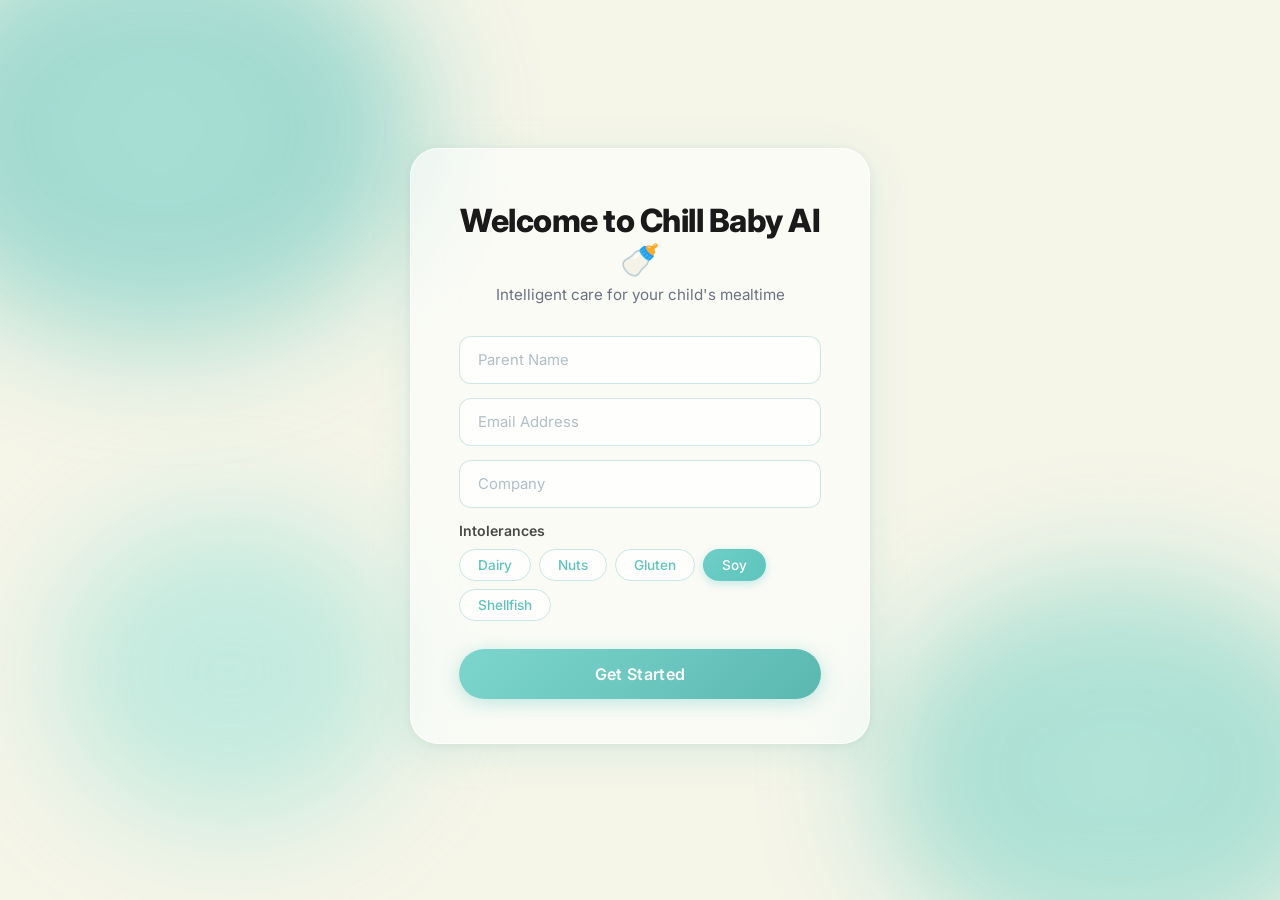
==== templates/index.html @ 343749c5 "first commit" ====
<!DOCTYPE html>
<html lang="en">
<head>
    <meta charset="UTF-8">
    <meta name="viewport" content="width=device-width, initial-scale=1.0, viewport-fit=cover">
    <title>Welcome to Chill Baby AI</title>
    <link rel="icon" type="image/svg+xml" href="/static/favicon.svg">
    <link href="https://fonts.googleapis.com/css2?family=Inter:wght@400;500;600;700;800&display=swap" rel="stylesheet">
    <style>
        *, *::before, *::after {
            box-sizing: border-box;
            margin: 0;
            padding: 0;
        }

        body {
            font-family: 'Inter', sans-serif;
            min-height: 100vh;
            display: flex;
            align-items: center;
            justify-content: center;
            background-color: #f5f5e8;
            overflow: hidden;
            position: relative;
        }

        /* Animated wave blobs */
        .blob {
            position: fixed;
            border-radius: 50%;
            filter: blur(60px);
            opacity: 0.55;
            z-index: 0;
            animation: floatBlob 8s ease-in-out infinite alternate;
        }
        .blob-1 {
            width: 520px; height: 420px;
            background: radial-gradient(circle, #6ecfc7, #4ab8b0);
            top: -80px; left: -100px;
            animation-delay: 0s;
        }
        .blob-2 {
            width: 480px; height: 380px;
            background: radial-gradient(circle, #80d9ca, #5ec4bc);
            bottom: -60px; right: -80px;
            animation-delay: -3s;
        }
        .blob-3 {
            width: 340px; height: 300px;
            background: radial-gradient(circle, #a8e8dd, #7ed6ce);
            bottom: 80px; left: 60px;
            animation-delay: -5s;
        }
        @keyframes floatBlob {
            0%   { transform: scale(1) translate(0, 0); }
            100% { transform: scale(1.08) translate(20px, -20px); }
        }

        /* Card */
        .card {
            position: relative;
            z-index: 10;
            background: rgba(255, 255, 255, 0.60);
            backdrop-filter: blur(20px);
            -webkit-backdrop-filter: blur(20px);
            border: 1px solid rgba(255, 255, 255, 0.75);
            border-radius: 28px;
            padding: 52px 48px 44px;
            width: 100%;
            max-width: 460px;
            box-shadow: 0 8px 40px rgba(78, 190, 180, 0.15), 0 2px 12px rgba(0,0,0,0.06);
        }

        .card-title {
            font-size: 2rem;
            font-weight: 800;
            color: #1a1a1a;
            text-align: center;
            letter-spacing: -0.5px;
        }

        .card-subtitle {
            font-size: 0.95rem;
            color: #6b7280;
            text-align: center;
            margin-top: 6px;
            margin-bottom: 32px;
            font-weight: 400;
        }

        /* Inputs */
        .input-group {
            margin-bottom: 14px;
        }

        .input-group input {
            width: 100%;
            padding: 14px 18px;
            border: 1.5px solid rgba(200, 230, 228, 0.9);
            border-radius: 12px;
            background: rgba(255, 255, 255, 0.7);
            font-family: 'Inter', sans-serif;
            font-size: 0.93rem;
            color: #1a1a1a;
            outline: none;
            transition: border-color 0.25s, box-shadow 0.25s, background 0.25s;
        }

        .input-group input::placeholder {
            color: #b0bec5;
        }

        .input-group input:focus {
            border-color: #5ec4bc;
            background: rgba(255, 255, 255, 0.92);
            box-shadow: 0 0 0 3px rgba(94, 196, 188, 0.15);
        }

        /* Intolerances */
        .intolerances-label {
            font-size: 0.88rem;
            font-weight: 600;
            color: #4a4a4a;
            margin-top: 8px;
            margin-bottom: 10px;
        }

        .pills {
            display: flex;
            flex-wrap: wrap;
            gap: 8px;
            margin-bottom: 28px;
        }

        .pill {
            padding: 7px 18px;
            border-radius: 50px;
            border: 1.5px solid #c8e6e4;
            background: rgba(255, 255, 255, 0.7);
            font-size: 0.85rem;
            font-weight: 500;
            color: #5ec4bc;
            cursor: pointer;
            transition: background 0.2s, border-color 0.2s, color 0.2s, transform 0.15s;
            user-select: none;
        }

        .pill:hover {
            border-color: #5ec4bc;
            background: rgba(94, 196, 188, 0.08);
            transform: translateY(-1px);
        }

        .pill.active {
            background: linear-gradient(135deg, #6ecfc7, #5ec4bc);
            border-color: transparent;
            color: #fff;
            box-shadow: 0 3px 10px rgba(94, 196, 188, 0.35);
        }

        /* Button */
        .btn-submit {
            width: 100%;
            padding: 15px;
            border: none;
            border-radius: 50px;
            background: linear-gradient(135deg, #7dd6ce 0%, #5ab8b0 100%);
            color: #fff;
            font-family: 'Inter', sans-serif;
            font-size: 1rem;
            font-weight: 600;
            cursor: pointer;
            letter-spacing: 0.3px;
            transition: opacity 0.2s, transform 0.2s, box-shadow 0.2s;
            box-shadow: 0 4px 20px rgba(94, 196, 188, 0.4);
        }

        .btn-submit:hover {
            opacity: 0.92;
            transform: translateY(-2px);
            box-shadow: 0 6px 24px rgba(94, 196, 188, 0.5);
        }

        .btn-submit:active {
            transform: translateY(0);
        }

        /* Error message */
        .error-msg {
            color: #e57373;
            font-size: 0.83rem;
            text-align: center;
            margin-top: 12px;
            display: none;
        }
    </style>
    <link rel="stylesheet" href="/static/mobile-responsive.css" />
</head>
<body class="login-responsive">

    <!-- Background blobs -->
    <div class="blob blob-1"></div>
    <div class="blob blob-2"></div>
    <div class="blob blob-3"></div>

    <!-- Login Card -->
    <div class="card">
        <h1 class="card-title">Welcome to Chill Baby AI 🍼</h1>
        <p class="card-subtitle">Intelligent care for your child's mealtime</p>

        <form id="loginForm" action="/login" method="POST" autocomplete="off">
            <div class="input-group">
                <input type="text" id="parentName" name="parent_name" placeholder="Parent Name" required>
            </div>
            <div class="input-group">
                <input type="email" id="emailAddress" name="email" placeholder="Email Address" required>
            </div>
            <div class="input-group">
                <input type="text" id="company" name="company" placeholder="Company">
            </div>

            <p class="intolerances-label">Intolerances</p>
            <div class="pills" id="pillsContainer">
                <span class="pill" data-value="dairy">Dairy</span>
                <span class="pill" data-value="nuts">Nuts</span>
                <span class="pill" data-value="gluten">Gluten</span>
                <span class="pill active" data-value="soy">Soy</span>
                <span class="pill" data-value="shellfish">Shellfish</span>
            </div>

            <!-- Hidden field to pass selected intolerances -->
            <input type="hidden" id="intolerances" name="intolerances" value="soy">

            <button type="submit" class="btn-submit">Get Started</button>
            <p class="error-msg" id="errorMsg">Please fill in all required fields.</p>
        </form>
    </div>

    <script>
        // Pill toggle logic
        const pills = document.querySelectorAll('.pill');
        const intolerancesInput = document.getElementById('intolerances');

        function updateIntolerances() {
            const selected = [...document.querySelectorAll('.pill.active')].map(p => p.dataset.value);
            intolerancesInput.value = selected.join(',');
        }

        pills.forEach(pill => {
            pill.addEventListener('click', () => {
                pill.classList.toggle('active');
                updateIntolerances();
            });
        });

        // Form validation (no camera access)
        document.getElementById('loginForm').addEventListener('submit', function(e) {
            const name = document.getElementById('parentName').value.trim();
            const email = document.getElementById('emailAddress').value.trim();
            const errorMsg = document.getElementById('errorMsg');

            if (!name || !email) {
                e.preventDefault();
                errorMsg.style.display = 'block';
            } else {
                errorMsg.style.display = 'none';
            }
        });
    </script>

</body>
</html>
---- static/mobile-responsive.css ----
/**
 * Cammy – responsive layout (load after page-specific CSS).
 * Targets process.html (.main-layout, .navbar, …) and legacy register/view forms.
 */

/* ── process.html – all desktop / laptop sizes ────────────────────── */

/* 16" laptop (1440p range) */
@media (max-width: 1440px) {
  .right-col { width: 252px; }
  .emo-list  { max-height: min(38vh, 300px); }
}

/* 14" / small laptop */
@media (max-width: 1280px) {
  .right-col { width: 236px; }
  .emo-list  { max-height: min(35vh, 270px); }
}

/* tablet & below */
@media (max-width: 1024px) {
  .main-layout {
    gap: 12px;
    padding: 12px;
  }

  .right-col {
    width: 214px;
  }

  .emo-list {
    max-height: min(33vh, 250px);
  }
}

@media (max-width: 900px) {
  html,
  body {
    overflow-x: hidden;
    overflow-y: auto;
    height: auto;
    min-height: 100%;
    min-height: 100dvh;
    -webkit-overflow-scrolling: touch;
  }

  /* Sticky header stays in document flow so wrapped rows don’t overlap the main area */
  .navbar {
    position: sticky;
    top: 0;
    left: 0;
    right: 0;
    z-index: 100;
    height: auto;
    min-height: 56px;
  }

  .main-layout {
    margin-top: 0 !important;
    flex-direction: column;
    height: auto;
    min-height: 0;
    max-height: none;
    overflow: visible;
    padding-bottom: max(20px, env(safe-area-inset-bottom, 0px));
  }

  .left-col {
    flex: 0 0 auto;
    min-height: 0;
  }

  .right-col {
    width: 100%;
    flex-shrink: 0;
    flex-direction: column;
  }

  /* Emotion panel: many rows — scroll inside card on small screens */
  .emo-list {
    max-height: min(44vh, 360px);
    overflow-y: auto;
    -webkit-overflow-scrolling: touch;
    padding-right: 6px;
    margin-right: -4px;
    scrollbar-gutter: stable;
  }

  .emo-row {
    gap: 3px;
  }

  .emo-row-derived .emo-label {
    flex-wrap: wrap;
    row-gap: 2px;
  }

  .emo-label {
    font-size: 0.78rem;
  }

  .emo-pct {
    font-size: 0.74rem;
    flex-shrink: 0;
  }

  .emo-top {
    gap: 6px;
    align-items: flex-start;
  }

  .camera-card {
    min-height: 38vh;
    max-height: min(52vh, 420px);
  }

  .food-strip {
    flex-wrap: wrap;
    align-items: flex-start;
    row-gap: 10px;
  }

  .food-macros {
    flex-wrap: wrap;
    justify-content: flex-start;
    gap: 14px;
    row-gap: 8px;
  }

  .food-safety {
    align-items: flex-start;
    width: 100%;
    flex-direction: row;
    flex-wrap: wrap;
    justify-content: space-between;
  }

  .food-plus-btn {
    align-self: center;
  }
}

@media (max-width: 600px) {
  .navbar {
    padding: 8px 12px;
    padding-left: max(12px, env(safe-area-inset-left, 0px));
    padding-right: max(12px, env(safe-area-inset-right, 0px));
    padding-top: max(8px, env(safe-area-inset-top, 0px));
    flex-wrap: wrap;
    row-gap: 6px;
  }

  .nav-brand-text h1 {
    font-size: 0.88rem;
  }

  .nav-brand-text p {
    font-size: 0.58rem;
    letter-spacing: 1px;
  }

  .nav-brand-icon {
    width: 32px;
    height: 32px;
    font-size: 16px;
  }

  .nav-alert {
    order: 3;
    flex: 1 1 100%;
    justify-content: center;
    max-width: 100%;
    padding: 5px 12px;
    font-size: 0.72rem;
  }

  .nav-alert .alert-sub {
    display: none;
  }

  .nav-actions {
    gap: 8px;
    margin-left: auto;
  }

  .nav-btn,
  .nav-avatar {
    width: 40px;
    height: 40px;
    min-width: 40px;
  }

  .main-layout {
    padding: 10px;
    gap: 10px;
  }

  .camera-card {
    min-height: 36vh;
    border-radius: 16px;
    max-height: min(48vh, 380px);
  }

  .cam-badges {
    top: 10px;
    left: 10px;
  }

  .cam-badge {
    font-size: 0.65rem;
    padding: 4px 10px;
  }

  .cam-meta {
    font-size: 0.55rem;
    max-width: 90%;
    word-break: break-word;
  }

  .cam-buttons {
    flex-direction: column;
    flex-wrap: nowrap;
    gap: 10px;
  }

  .cam-btn,
  .cam-select {
    width: 100%;
    min-height: 48px;
    font-size: 0.88rem;
  }

  .cam-mode-row {
    flex-wrap: wrap;
  }

  .food-strip {
    padding: 10px 12px;
    border-radius: 14px;
  }

  .food-name,
  #mainFood {
    font-size: 0.92rem;
  }

  .macro-val {
    font-size: 0.82rem;
  }

  .panel-card {
    padding: 14px 16px;
    border-radius: 14px;
  }

  .panel-title {
    font-size: 0.92rem;
  }

  .nutri-score-num {
    font-size: 1.6rem;
  }

  #warningchild,
  #warningaudio {
    font-size: 0.72rem;
    padding: 6px 12px;
    max-width: calc(100% - 24px);
    left: 50%;
    transform: translateX(-50%);
  }

  #warningaudio {
    top: 48px;
  }
}

@media (max-width: 380px) {
  .card-title {
    font-size: 1.25rem;
  }

  .food-macros {
    width: 100%;
    justify-content: space-between;
  }
}

/* ── index.html login (optional – only when this file linked on index) ── */
body.login-responsive {
  overflow-x: hidden;
  overflow-y: auto;
  min-height: 100vh;
  min-height: 100dvh;
  padding: max(16px, env(safe-area-inset-top, 0px)) max(14px, env(safe-area-inset-right, 0px))
    max(24px, env(safe-area-inset-bottom, 0px)) max(14px, env(safe-area-inset-left, 0px));
  align-items: flex-start;
  justify-content: center;
}

body.login-responsive .card {
  margin: auto 0;
}

@media (max-width: 520px) {
  body.login-responsive .blob-1 {
    width: 260px;
    height: 200px;
    top: -50px;
    left: -70px;
  }

  body.login-responsive .blob-2 {
    width: 240px;
    height: 190px;
    bottom: -40px;
    right: -60px;
  }

  body.login-responsive .blob-3 {
    width: 180px;
    height: 150px;
    bottom: 60px;
    left: 20px;
  }

  body.login-responsive .card {
    padding: 28px 20px 32px;
    border-radius: 22px;
    max-width: 100%;
  }

  body.login-responsive .card-title {
    font-size: 1.45rem;
  }

  body.login-responsive .card-subtitle {
    font-size: 0.88rem;
    margin-bottom: 22px;
  }

  body.login-responsive .pill {
    padding: 8px 14px;
    font-size: 0.8rem;
  }

  /* Avoid iOS zooming inputs on focus */
  body.login-responsive .input-group input {
    font-size: 16px;
  }
}

/* ── Legacy register.html / view.html (Bootstrap + style.css) ─────────── */
@media (max-width: 991.98px) {
  .register-photo {
    justify-content: center !important;
    height: auto !important;
    min-height: 100vh;
    min-height: 100dvh;
    overflow-y: auto;
    -webkit-overflow-scrolling: touch;
  }

  .register-photo .form-container,
  .register-photo .form-containerx {
    display: block !important;
    width: 100% !important;
    max-width: 100% !important;
    height: auto !important;
  }

  .register-photo form {
    display: block !important;
    width: 100% !important;
    height: auto !important;
    min-height: auto !important;
    padding: 20px 18px 32px !important;
    box-sizing: border-box;
  }

  .register-photo form .form-control {
    width: 100% !important;
    max-width: 100% !important;
    box-sizing: border-box;
    font-size: 16px !important;
    position: relative !important;
    left: 0 !important;
  }

  .form-data {
    padding: 5rem 0 2rem !important;
  }

  #main {
    flex-direction: column !important;
  }
}

@media (max-width: 575.98px) {
  .ribor .box hr {
    width: 100% !important;
    max-width: 100%;
  }

  .sub-group {
    margin-left: 0 !important;
    margin-right: 0 !important;
  }
}
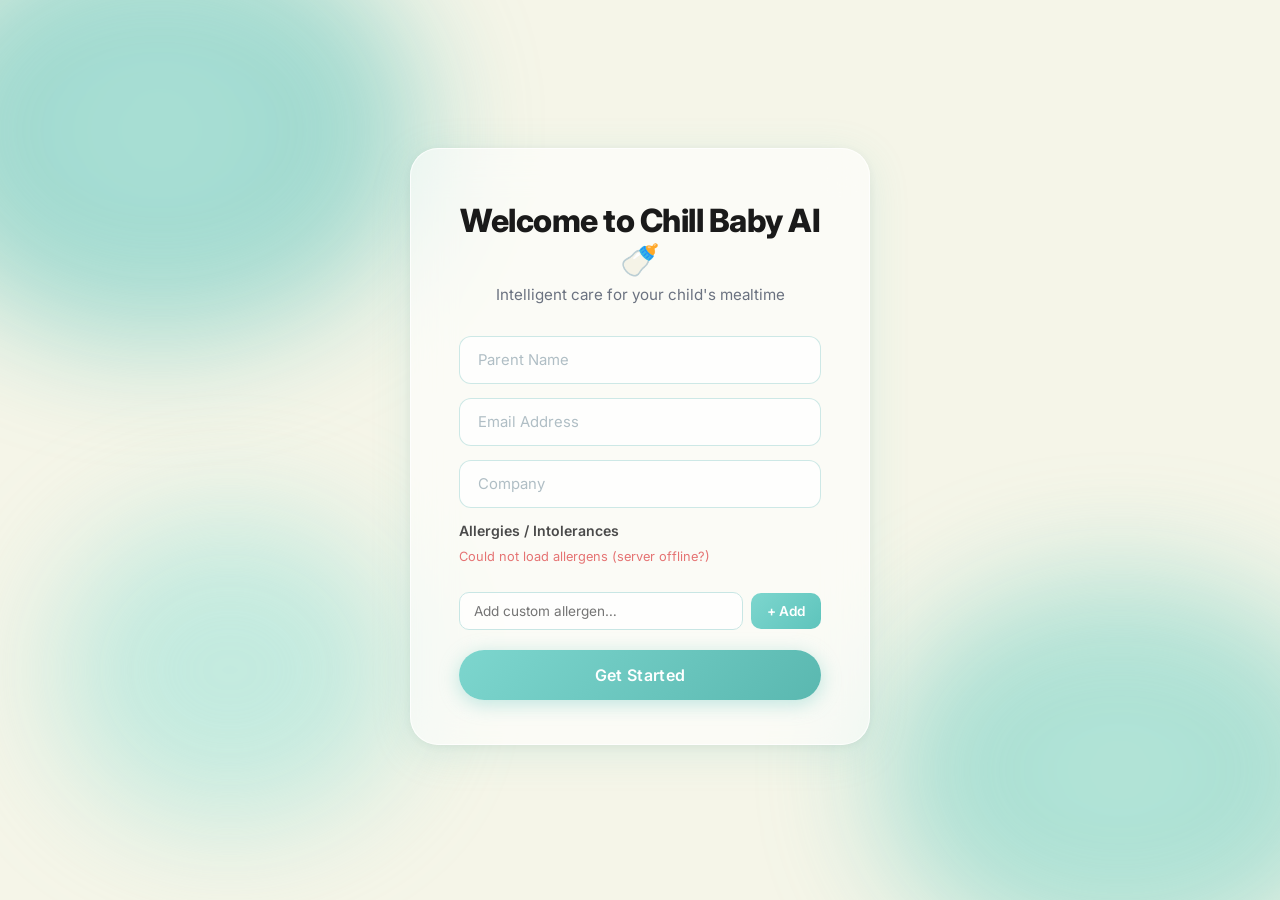
==== commit 26b06c21: "phase 6 and phase 7 implemented" ====
--- a/templates/index.html
+++ b/templates/index.html
@@ -219,17 +219,29 @@
                 <input type="text" id="company" name="company" placeholder="Company">
             </div>
 
-            <p class="intolerances-label">Intolerances</p>
+            <p class="intolerances-label">Allergies / Intolerances</p>
+
+            <!-- Dynamic allergen grid – populated by JS from /api/dashboard/master-allergens -->
             <div class="pills" id="pillsContainer">
-                <span class="pill" data-value="dairy">Dairy</span>
-                <span class="pill" data-value="nuts">Nuts</span>
-                <span class="pill" data-value="gluten">Gluten</span>
-                <span class="pill active" data-value="soy">Soy</span>
-                <span class="pill" data-value="shellfish">Shellfish</span>
-            </div>
-
-            <!-- Hidden field to pass selected intolerances -->
-            <input type="hidden" id="intolerances" name="intolerances" value="soy">
+                <span style="font-size:0.8rem;color:#b0bec5;">Loading allergens…</span>
+            </div>
+
+            <!-- Custom allergen add row -->
+            <div id="customAllergenRow" style="display:flex;gap:8px;margin-bottom:20px;align-items:center;">
+                <input type="text" id="customAllergenInput" placeholder="Add custom allergen…"
+                    style="flex:1;padding:10px 14px;border:1.5px solid #c8e6e4;border-radius:10px;
+                           font-family:'Inter',sans-serif;font-size:0.85rem;outline:none;
+                           background:rgba(255,255,255,0.7);color:#1a1a1a;transition:border-color .2s;">
+                <button type="button" id="customAllergenBtn"
+                    style="padding:10px 16px;border:none;border-radius:10px;cursor:pointer;
+                           background:linear-gradient(135deg,#7dd6ce,#5ec4bc);color:#fff;
+                           font-family:'Inter',sans-serif;font-size:0.85rem;font-weight:600;
+                           white-space:nowrap;">+ Add</button>
+            </div>
+
+            <!-- Hidden fields to pass selections to server -->
+            <input type="hidden" id="intolerances" name="intolerances" value="">
+            <input type="hidden" id="allergyIds"   name="allergy_ids"  value="[]">
 
             <button type="submit" class="btn-submit">Get Started</button>
             <p class="error-msg" id="errorMsg">Please fill in all required fields.</p>
@@ -237,20 +249,124 @@
     </div>
 
     <script>
-        // Pill toggle logic
-        const pills = document.querySelectorAll('.pill');
-        const intolerancesInput = document.getElementById('intolerances');
-
-        function updateIntolerances() {
-            const selected = [...document.querySelectorAll('.pill.active')].map(p => p.dataset.value);
-            intolerancesInput.value = selected.join(',');
-        }
-
-        pills.forEach(pill => {
-            pill.addEventListener('click', () => {
-                pill.classList.toggle('active');
-                updateIntolerances();
+        (function () {
+            var q = new URLSearchParams(window.location.search);
+            if (q.get('err') === 'database') {
+                var el = document.getElementById('errorMsg');
+                el.textContent = 'Database unavailable (MongoDB). Install/start MongoDB on localhost:27017, then try again. See README.';
+                el.style.display = 'block';
+                el.style.color = '#c0392b';
+            }
+        })();
+        // ── Allergen pill system ──────────────────────────────────────────────
+        var _allergenData = [];   // [{id, name}]
+        var _selected     = new Set(); // selected allergen IDs
+
+        function renderPills() {
+            var container = document.getElementById('pillsContainer');
+            container.innerHTML = '';
+            if (!_allergenData.length) {
+                container.innerHTML = '<span style="font-size:0.8rem;color:#b0bec5;">No allergens found.</span>';
+                return;
+            }
+            _allergenData.forEach(function(a) {
+                var pill = document.createElement('span');
+                pill.className = 'pill' + (_selected.has(a.id) ? ' active' : '');
+                pill.dataset.id   = a.id;
+                pill.dataset.name = a.name;
+                pill.textContent  = a.name;
+                pill.addEventListener('click', function() {
+                    if (_selected.has(a.id)) { _selected.delete(a.id); }
+                    else                     { _selected.add(a.id);    }
+                    pill.classList.toggle('active');
+                    updateHiddenFields();
+                });
+                container.appendChild(pill);
             });
+        }
+
+        function updateHiddenFields() {
+            var names = _allergenData
+                .filter(function(a) { return _selected.has(a.id); })
+                .map(function(a) { return a.name; });
+            document.getElementById('intolerances').value = names.join(',');
+            document.getElementById('allergyIds').value   = JSON.stringify([..._selected]);
+        }
+
+        function loadAllergens() {
+            fetch('/api/dashboard/master-allergens?active=true&limit=200')
+                .then(function(r) { return r.json(); })
+                .then(function(data) {
+                    _allergenData = (data.items || []).map(function(item) {
+                        return { id: item._id, name: item.name };
+                    });
+                    renderPills();
+                })
+                .catch(function() {
+                    document.getElementById('pillsContainer').innerHTML =
+                        '<span style="font-size:0.8rem;color:#e57373;">Could not load allergens (server offline?)</span>';
+                });
+        }
+
+        document.getElementById('customAllergenBtn').addEventListener('click', function() {
+            var input = document.getElementById('customAllergenInput');
+            var name  = input.value.trim();
+            if (!name) { input.focus(); return; }
+
+            var btn = this;
+            btn.disabled = true;
+            btn.textContent = '…';
+
+            fetch('/api/allergens', {
+                method: 'POST',
+                headers: { 'Content-Type': 'application/json' },
+                body: JSON.stringify({ name: name, category: 'custom' }),
+            })
+            .then(function(r) {
+                if (r.status === 409) {
+                    return r.json().then(function() {
+                        var existing = _allergenData.find(function(a) {
+                            return a.name.toLowerCase() === name.toLowerCase();
+                        });
+                        if (existing) {
+                            _selected.add(existing.id);
+                            renderPills();
+                            updateHiddenFields();
+                        } else {
+                            loadAllergens();
+                        }
+                        return null;
+                    });
+                }
+                if (!r.ok) throw new Error('HTTP ' + r.status);
+                return r.json();
+            })
+            .then(function(d) {
+                if (d && d.id) {
+                    _allergenData.push({ id: d.id, name: d.name || name });
+                    _allergenData.sort(function(a, b) {
+                        return a.name.localeCompare(b.name);
+                    });
+                    _selected.add(d.id);
+                    renderPills();
+                    updateHiddenFields();
+                }
+                input.value = '';
+            })
+            .catch(function(e) {
+                alert('Could not add allergen: ' + e.message);
+            })
+            .finally(function() {
+                btn.disabled    = false;
+                btn.textContent = '+ Add';
+            });
+        });
+
+        document.getElementById('customAllergenInput').addEventListener('keydown', function(e) {
+            if (e.key === 'Enter') {
+                e.preventDefault();
+                document.getElementById('customAllergenBtn').click();
+            }
         });
 
         // Form validation (no camera access)
@@ -266,6 +382,8 @@
                 errorMsg.style.display = 'none';
             }
         });
+
+        loadAllergens();
     </script>
 
 </body>
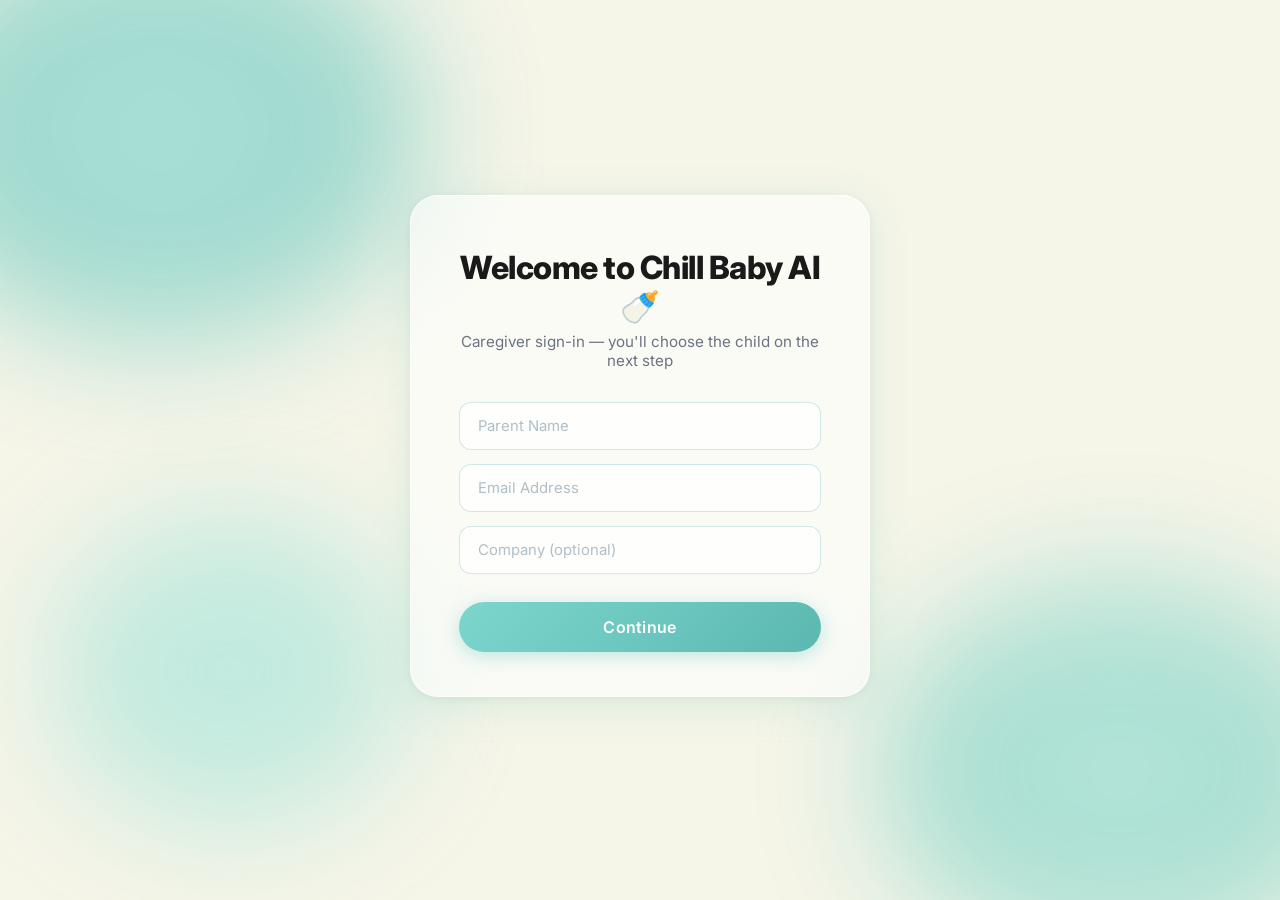
==== commit 7db440db: "ui and emotion detection improvement" ====
--- a/templates/index.html
+++ b/templates/index.html
@@ -24,7 +24,6 @@
             position: relative;
         }
 
-        /* Animated wave blobs */
         .blob {
             position: fixed;
             border-radius: 50%;
@@ -37,7 +36,6 @@
             width: 520px; height: 420px;
             background: radial-gradient(circle, #6ecfc7, #4ab8b0);
             top: -80px; left: -100px;
-            animation-delay: 0s;
         }
         .blob-2 {
             width: 480px; height: 380px;
@@ -56,7 +54,6 @@
             100% { transform: scale(1.08) translate(20px, -20px); }
         }
 
-        /* Card */
         .card {
             position: relative;
             z-index: 10;
@@ -88,7 +85,6 @@
             font-weight: 400;
         }
 
-        /* Inputs */
         .input-group {
             margin-bottom: 14px;
         }
@@ -116,49 +112,6 @@
             box-shadow: 0 0 0 3px rgba(94, 196, 188, 0.15);
         }
 
-        /* Intolerances */
-        .intolerances-label {
-            font-size: 0.88rem;
-            font-weight: 600;
-            color: #4a4a4a;
-            margin-top: 8px;
-            margin-bottom: 10px;
-        }
-
-        .pills {
-            display: flex;
-            flex-wrap: wrap;
-            gap: 8px;
-            margin-bottom: 28px;
-        }
-
-        .pill {
-            padding: 7px 18px;
-            border-radius: 50px;
-            border: 1.5px solid #c8e6e4;
-            background: rgba(255, 255, 255, 0.7);
-            font-size: 0.85rem;
-            font-weight: 500;
-            color: #5ec4bc;
-            cursor: pointer;
-            transition: background 0.2s, border-color 0.2s, color 0.2s, transform 0.15s;
-            user-select: none;
-        }
-
-        .pill:hover {
-            border-color: #5ec4bc;
-            background: rgba(94, 196, 188, 0.08);
-            transform: translateY(-1px);
-        }
-
-        .pill.active {
-            background: linear-gradient(135deg, #6ecfc7, #5ec4bc);
-            border-color: transparent;
-            color: #fff;
-            box-shadow: 0 3px 10px rgba(94, 196, 188, 0.35);
-        }
-
-        /* Button */
         .btn-submit {
             width: 100%;
             padding: 15px;
@@ -173,19 +126,14 @@
             letter-spacing: 0.3px;
             transition: opacity 0.2s, transform 0.2s, box-shadow 0.2s;
             box-shadow: 0 4px 20px rgba(94, 196, 188, 0.4);
+            margin-top: 14px;
         }
 
         .btn-submit:hover {
             opacity: 0.92;
             transform: translateY(-2px);
-            box-shadow: 0 6px 24px rgba(94, 196, 188, 0.5);
-        }
-
-        .btn-submit:active {
-            transform: translateY(0);
-        }
-
-        /* Error message */
+        }
+
         .error-msg {
             color: #e57373;
             font-size: 0.83rem;
@@ -198,15 +146,13 @@
 </head>
 <body class="login-responsive">
 
-    <!-- Background blobs -->
     <div class="blob blob-1"></div>
     <div class="blob blob-2"></div>
     <div class="blob blob-3"></div>
 
-    <!-- Login Card -->
     <div class="card">
         <h1 class="card-title">Welcome to Chill Baby AI 🍼</h1>
-        <p class="card-subtitle">Intelligent care for your child's mealtime</p>
+        <p class="card-subtitle">Caregiver sign-in — you'll choose the child on the next step</p>
 
         <form id="loginForm" action="/login" method="POST" autocomplete="off">
             <div class="input-group">
@@ -216,34 +162,10 @@
                 <input type="email" id="emailAddress" name="email" placeholder="Email Address" required>
             </div>
             <div class="input-group">
-                <input type="text" id="company" name="company" placeholder="Company">
+                <input type="text" id="company" name="company" placeholder="Company (optional)">
             </div>
 
-            <p class="intolerances-label">Allergies / Intolerances</p>
-
-            <!-- Dynamic allergen grid – populated by JS from /api/dashboard/master-allergens -->
-            <div class="pills" id="pillsContainer">
-                <span style="font-size:0.8rem;color:#b0bec5;">Loading allergens…</span>
-            </div>
-
-            <!-- Custom allergen add row -->
-            <div id="customAllergenRow" style="display:flex;gap:8px;margin-bottom:20px;align-items:center;">
-                <input type="text" id="customAllergenInput" placeholder="Add custom allergen…"
-                    style="flex:1;padding:10px 14px;border:1.5px solid #c8e6e4;border-radius:10px;
-                           font-family:'Inter',sans-serif;font-size:0.85rem;outline:none;
-                           background:rgba(255,255,255,0.7);color:#1a1a1a;transition:border-color .2s;">
-                <button type="button" id="customAllergenBtn"
-                    style="padding:10px 16px;border:none;border-radius:10px;cursor:pointer;
-                           background:linear-gradient(135deg,#7dd6ce,#5ec4bc);color:#fff;
-                           font-family:'Inter',sans-serif;font-size:0.85rem;font-weight:600;
-                           white-space:nowrap;">+ Add</button>
-            </div>
-
-            <!-- Hidden fields to pass selections to server -->
-            <input type="hidden" id="intolerances" name="intolerances" value="">
-            <input type="hidden" id="allergyIds"   name="allergy_ids"  value="[]">
-
-            <button type="submit" class="btn-submit">Get Started</button>
+            <button type="submit" class="btn-submit">Continue</button>
             <p class="error-msg" id="errorMsg">Please fill in all required fields.</p>
         </form>
     </div>
@@ -258,133 +180,28 @@
                 el.style.color = '#c0392b';
             }
         })();
-        // ── Allergen pill system ──────────────────────────────────────────────
-        var _allergenData = [];   // [{id, name}]
-        var _selected     = new Set(); // selected allergen IDs
-
-        function renderPills() {
-            var container = document.getElementById('pillsContainer');
-            container.innerHTML = '';
-            if (!_allergenData.length) {
-                container.innerHTML = '<span style="font-size:0.8rem;color:#b0bec5;">No allergens found.</span>';
+        try {
+            sessionStorage.removeItem('cammy_monitoring_active');
+            sessionStorage.removeItem('cammy_paused_for_navigation');
+        } catch (e) {}
+
+        document.getElementById('loginForm').addEventListener('submit', function(e) {
+            var name = document.getElementById('parentName').value.trim();
+            var email = document.getElementById('emailAddress').value.trim();
+            var errorMsg = document.getElementById('errorMsg');
+            if (!name || !email) {
+                e.preventDefault();
+                errorMsg.textContent = 'Please fill in parent name and email.';
+                errorMsg.style.display = 'block';
                 return;
             }
-            _allergenData.forEach(function(a) {
-                var pill = document.createElement('span');
-                pill.className = 'pill' + (_selected.has(a.id) ? ' active' : '');
-                pill.dataset.id   = a.id;
-                pill.dataset.name = a.name;
-                pill.textContent  = a.name;
-                pill.addEventListener('click', function() {
-                    if (_selected.has(a.id)) { _selected.delete(a.id); }
-                    else                     { _selected.add(a.id);    }
-                    pill.classList.toggle('active');
-                    updateHiddenFields();
-                });
-                container.appendChild(pill);
-            });
-        }
-
-        function updateHiddenFields() {
-            var names = _allergenData
-                .filter(function(a) { return _selected.has(a.id); })
-                .map(function(a) { return a.name; });
-            document.getElementById('intolerances').value = names.join(',');
-            document.getElementById('allergyIds').value   = JSON.stringify([..._selected]);
-        }
-
-        function loadAllergens() {
-            fetch('/api/dashboard/master-allergens?active=true&limit=200')
-                .then(function(r) { return r.json(); })
-                .then(function(data) {
-                    _allergenData = (data.items || []).map(function(item) {
-                        return { id: item._id, name: item.name };
-                    });
-                    renderPills();
-                })
-                .catch(function() {
-                    document.getElementById('pillsContainer').innerHTML =
-                        '<span style="font-size:0.8rem;color:#e57373;">Could not load allergens (server offline?)</span>';
-                });
-        }
-
-        document.getElementById('customAllergenBtn').addEventListener('click', function() {
-            var input = document.getElementById('customAllergenInput');
-            var name  = input.value.trim();
-            if (!name) { input.focus(); return; }
-
-            var btn = this;
-            btn.disabled = true;
-            btn.textContent = '…';
-
-            fetch('/api/allergens', {
-                method: 'POST',
-                headers: { 'Content-Type': 'application/json' },
-                body: JSON.stringify({ name: name, category: 'custom' }),
-            })
-            .then(function(r) {
-                if (r.status === 409) {
-                    return r.json().then(function() {
-                        var existing = _allergenData.find(function(a) {
-                            return a.name.toLowerCase() === name.toLowerCase();
-                        });
-                        if (existing) {
-                            _selected.add(existing.id);
-                            renderPills();
-                            updateHiddenFields();
-                        } else {
-                            loadAllergens();
-                        }
-                        return null;
-                    });
-                }
-                if (!r.ok) throw new Error('HTTP ' + r.status);
-                return r.json();
-            })
-            .then(function(d) {
-                if (d && d.id) {
-                    _allergenData.push({ id: d.id, name: d.name || name });
-                    _allergenData.sort(function(a, b) {
-                        return a.name.localeCompare(b.name);
-                    });
-                    _selected.add(d.id);
-                    renderPills();
-                    updateHiddenFields();
-                }
-                input.value = '';
-            })
-            .catch(function(e) {
-                alert('Could not add allergen: ' + e.message);
-            })
-            .finally(function() {
-                btn.disabled    = false;
-                btn.textContent = '+ Add';
-            });
+            errorMsg.style.display = 'none';
+            try {
+                sessionStorage.removeItem('cammy_monitoring_active');
+                sessionStorage.removeItem('cammy_paused_for_navigation');
+            } catch (err) {}
         });
-
-        document.getElementById('customAllergenInput').addEventListener('keydown', function(e) {
-            if (e.key === 'Enter') {
-                e.preventDefault();
-                document.getElementById('customAllergenBtn').click();
-            }
-        });
-
-        // Form validation (no camera access)
-        document.getElementById('loginForm').addEventListener('submit', function(e) {
-            const name = document.getElementById('parentName').value.trim();
-            const email = document.getElementById('emailAddress').value.trim();
-            const errorMsg = document.getElementById('errorMsg');
-
-            if (!name || !email) {
-                e.preventDefault();
-                errorMsg.style.display = 'block';
-            } else {
-                errorMsg.style.display = 'none';
-            }
-        });
-
-        loadAllergens();
     </script>
 
 </body>
-</html>+</html>
--- a/static/mobile-responsive.css
+++ b/static/mobile-responsive.css
@@ -1,19 +1,19 @@
 /**
  * Cammy – responsive layout (load after page-specific CSS).
- * Targets process.html (.main-layout, .navbar, …) and legacy register/view forms.
+ * Targets process.html (.main-layout, .left-sidebar, …) and legacy register/view forms.
  */
 
 /* ── process.html – all desktop / laptop sizes ────────────────────── */
 
 /* 16" laptop (1440p range) */
 @media (max-width: 1440px) {
-  .right-col { width: 252px; }
+  :root { --sidebar-w: 252px; }
   .emo-list  { max-height: min(38vh, 300px); }
 }
 
 /* 14" / small laptop */
 @media (max-width: 1280px) {
-  .right-col { width: 236px; }
+  :root { --sidebar-w: 236px; }
   .emo-list  { max-height: min(35vh, 270px); }
 }
 
@@ -24,9 +24,7 @@
     padding: 12px;
   }
 
-  .right-col {
-    width: 214px;
-  }
+  :root { --sidebar-w: 214px; }
 
   .emo-list {
     max-height: min(33vh, 250px);
@@ -44,36 +42,47 @@
     -webkit-overflow-scrolling: touch;
   }
 
-  /* Sticky header stays in document flow so wrapped rows don’t overlap the main area */
-  .navbar {
-    position: sticky;
-    top: 0;
-    left: 0;
-    right: 0;
-    z-index: 100;
-    height: auto;
-    min-height: 56px;
-  }
-
   .main-layout {
     margin-top: 0 !important;
     flex-direction: column;
-    height: auto;
+    height: calc(100dvh - 42px);
     min-height: 0;
     max-height: none;
-    overflow: visible;
-    padding-bottom: max(20px, env(safe-area-inset-bottom, 0px));
-  }
-
-  .left-col {
-    flex: 0 0 auto;
+    overflow: hidden;
+    padding-bottom: max(12px, env(safe-area-inset-bottom, 0px));
+  }
+
+  /* Camera first for maximum view space */
+  .center-col {
+    order: 1;
+    flex: 1 1 auto;
     min-height: 0;
+    overflow: hidden;
+    display: flex;
+    flex-direction: column;
   }
 
   .right-col {
+    order: 2;
     width: 100%;
     flex-shrink: 0;
     flex-direction: column;
+  }
+
+  .left-sidebar {
+    order: 3;
+    width: 100%;
+    flex-shrink: 0;
+    max-height: min(42vh, 380px);
+    overflow-y: auto;
+    -webkit-overflow-scrolling: touch;
+  }
+
+  .camera-card {
+    flex: 1 1 0;
+    min-height: 120px;
+    max-height: none;
+    border-radius: 16px;
   }
 
   /* Emotion panel: many rows — scroll inside card on small screens */
@@ -109,85 +118,51 @@
     align-items: flex-start;
   }
 
-  .camera-card {
-    min-height: 38vh;
-    max-height: min(52vh, 420px);
-  }
-
-  .food-strip {
+  .left-sidebar .food-strip {
     flex-wrap: wrap;
     align-items: flex-start;
     row-gap: 10px;
   }
 
-  .food-macros {
+  .left-sidebar .food-macros {
     flex-wrap: wrap;
     justify-content: flex-start;
     gap: 14px;
     row-gap: 8px;
   }
 
-  .food-safety {
+  .left-sidebar .food-safety {
     align-items: flex-start;
     width: 100%;
     flex-direction: row;
     flex-wrap: wrap;
     justify-content: space-between;
   }
-
-  .food-plus-btn {
-    align-self: center;
-  }
 }
 
 @media (max-width: 600px) {
-  .navbar {
-    padding: 8px 12px;
-    padding-left: max(12px, env(safe-area-inset-left, 0px));
-    padding-right: max(12px, env(safe-area-inset-right, 0px));
-    padding-top: max(8px, env(safe-area-inset-top, 0px));
-    flex-wrap: wrap;
-    row-gap: 6px;
-  }
-
-  .nav-brand-text h1 {
+  .sidebar-brand-text h1 {
     font-size: 0.88rem;
   }
 
-  .nav-brand-text p {
+  .sidebar-brand-text p {
     font-size: 0.58rem;
     letter-spacing: 1px;
   }
 
-  .nav-brand-icon {
+  .sidebar-brand-icon {
     width: 32px;
     height: 32px;
     font-size: 16px;
   }
 
-  .nav-alert {
-    order: 3;
-    flex: 1 1 100%;
-    justify-content: center;
-    max-width: 100%;
-    padding: 5px 12px;
+  .sidebar-alert {
+    padding: 6px 10px;
     font-size: 0.72rem;
   }
 
-  .nav-alert .alert-sub {
+  .sidebar-alert .alert-sub {
     display: none;
-  }
-
-  .nav-actions {
-    gap: 8px;
-    margin-left: auto;
-  }
-
-  .nav-btn,
-  .nav-avatar {
-    width: 40px;
-    height: 40px;
-    min-width: 40px;
   }
 
   .main-layout {
@@ -195,10 +170,14 @@
     gap: 10px;
   }
 
-  .camera-card {
-    min-height: 36vh;
-    border-radius: 16px;
-    max-height: min(48vh, 380px);
+  .right-col {
+    flex: 0 1 auto;
+    max-height: min(38vh, 320px);
+    overflow-y: auto;
+  }
+
+  .left-sidebar {
+    max-height: min(48vh, 420px);
   }
 
   .cam-badges {
@@ -217,24 +196,24 @@
     word-break: break-word;
   }
 
-  .cam-buttons {
+  .left-sidebar .cam-buttons {
     flex-direction: column;
     flex-wrap: nowrap;
     gap: 10px;
   }
 
-  .cam-btn,
-  .cam-select {
+  .left-sidebar .cam-btn,
+  .left-sidebar .cam-select {
     width: 100%;
     min-height: 48px;
     font-size: 0.88rem;
   }
 
-  .cam-mode-row {
-    flex-wrap: wrap;
-  }
-
-  .food-strip {
+  .left-sidebar .cam-mode-row {
+    flex-wrap: wrap;
+  }
+
+  .left-sidebar .food-strip {
     padding: 10px 12px;
     border-radius: 14px;
   }
@@ -280,7 +259,7 @@
     font-size: 1.25rem;
   }
 
-  .food-macros {
+  .left-sidebar .food-macros {
     width: 100%;
     justify-content: space-between;
   }
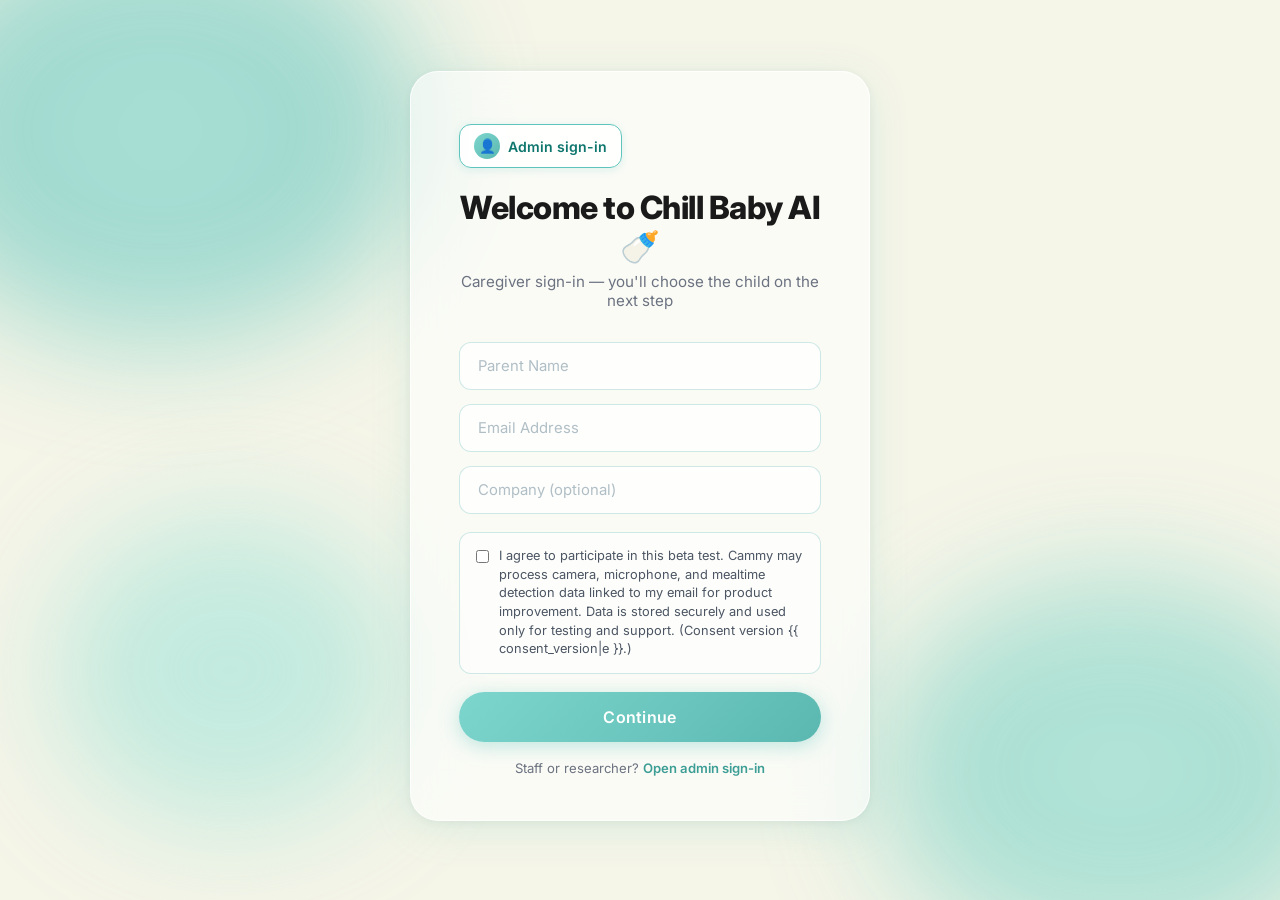
==== commit 01003e1e: "admin panel" ====
--- a/templates/index.html
+++ b/templates/index.html
@@ -141,6 +141,83 @@
             margin-top: 12px;
             display: none;
         }
+
+        .consent-block {
+            margin: 18px 0 4px;
+            padding: 14px 16px;
+            border-radius: 12px;
+            background: rgba(255, 255, 255, 0.55);
+            border: 1px solid rgba(200, 230, 228, 0.9);
+        }
+        .consent-label {
+            display: flex;
+            gap: 10px;
+            align-items: flex-start;
+            font-size: 0.8rem;
+            line-height: 1.45;
+            color: #4b5563;
+            cursor: pointer;
+        }
+        .consent-label input {
+            margin-top: 3px;
+            flex-shrink: 0;
+        }
+        .consent-label a { color: #3d9e96; }
+
+        .card-topbar {
+            display: flex;
+            justify-content: flex-start;
+            margin-bottom: 20px;
+        }
+
+        .admin-entry {
+            display: inline-flex;
+            align-items: center;
+            gap: 8px;
+            padding: 8px 14px;
+            border-radius: 12px;
+            background: rgba(255, 255, 255, 0.85);
+            border: 1.5px solid #5ec4bc;
+            color: #0f766e;
+            font-size: 0.88rem;
+            font-weight: 600;
+            text-decoration: none;
+            box-shadow: 0 2px 10px rgba(94, 196, 188, 0.2);
+            transition: border-color 0.2s, background 0.2s, transform 0.2s;
+        }
+        .admin-entry:hover {
+            border-color: #3d9e96;
+            background: #fff;
+            color: #0d5c56;
+            transform: translateY(-1px);
+        }
+        .admin-entry-icon {
+            width: 26px;
+            height: 26px;
+            border-radius: 50%;
+            background: linear-gradient(135deg, #7dd6ce, #5ab8b0);
+            color: #fff;
+            display: flex;
+            align-items: center;
+            justify-content: center;
+            font-size: 0.85rem;
+            line-height: 1;
+        }
+
+        .admin-footer {
+            margin-top: 18px;
+            text-align: center;
+            font-size: 0.82rem;
+            color: #6b7280;
+        }
+        .admin-footer a {
+            color: #3d9e96;
+            font-weight: 600;
+            text-decoration: none;
+        }
+        .admin-footer a:hover {
+            text-decoration: underline;
+        }
     </style>
     <link rel="stylesheet" href="/static/mobile-responsive.css" />
 </head>
@@ -151,6 +228,13 @@
     <div class="blob blob-3"></div>
 
     <div class="card">
+        <div class="card-topbar">
+            <a href="/admin/login" class="admin-entry" title="Admin sign-in">
+                <span class="admin-entry-icon" aria-hidden="true">&#128100;</span>
+                <span>Admin sign-in</span>
+            </a>
+        </div>
+
         <h1 class="card-title">Welcome to Chill Baby AI 🍼</h1>
         <p class="card-subtitle">Caregiver sign-in — you'll choose the child on the next step</p>
 
@@ -165,33 +249,55 @@
                 <input type="text" id="company" name="company" placeholder="Company (optional)">
             </div>
 
+            <div class="consent-block">
+                <label class="consent-label" for="consent">
+                    <input type="checkbox" id="consent" name="consent" value="on" required>
+                    <span>
+                        I agree to participate in this beta test. Cammy may process camera, microphone,
+                        and mealtime detection data linked to my email for product improvement.
+                        Data is stored securely and used only for testing and support.
+                        (Consent version {{ consent_version|e }}.)
+                    </span>
+                </label>
+            </div>
+
             <button type="submit" class="btn-submit">Continue</button>
             <p class="error-msg" id="errorMsg">Please fill in all required fields.</p>
         </form>
+
+        <p class="admin-footer">Staff or researcher? <a href="/admin/login">Open admin sign-in</a></p>
     </div>
 
     <script>
         (function () {
             var q = new URLSearchParams(window.location.search);
+            var el = document.getElementById('errorMsg');
             if (q.get('err') === 'database') {
-                var el = document.getElementById('errorMsg');
                 el.textContent = 'Database unavailable (MongoDB). Install/start MongoDB on localhost:27017, then try again. See README.';
                 el.style.display = 'block';
                 el.style.color = '#c0392b';
+            } else if (q.get('err') === 'consent') {
+                el.textContent = 'Please accept the beta testing consent to continue.';
+                el.style.display = 'block';
+            } else if (q.get('err') === 'missing') {
+                el.textContent = 'Please fill in parent name and email.';
+                el.style.display = 'block';
             }
         })();
-        try {
-            sessionStorage.removeItem('cammy_monitoring_active');
-            sessionStorage.removeItem('cammy_paused_for_navigation');
-        } catch (e) {}
-
         document.getElementById('loginForm').addEventListener('submit', function(e) {
             var name = document.getElementById('parentName').value.trim();
             var email = document.getElementById('emailAddress').value.trim();
             var errorMsg = document.getElementById('errorMsg');
+            var consent = document.getElementById('consent');
             if (!name || !email) {
                 e.preventDefault();
                 errorMsg.textContent = 'Please fill in parent name and email.';
+                errorMsg.style.display = 'block';
+                return;
+            }
+            if (!consent || !consent.checked) {
+                e.preventDefault();
+                errorMsg.textContent = 'Please accept the beta testing consent to continue.';
                 errorMsg.style.display = 'block';
                 return;
             }
